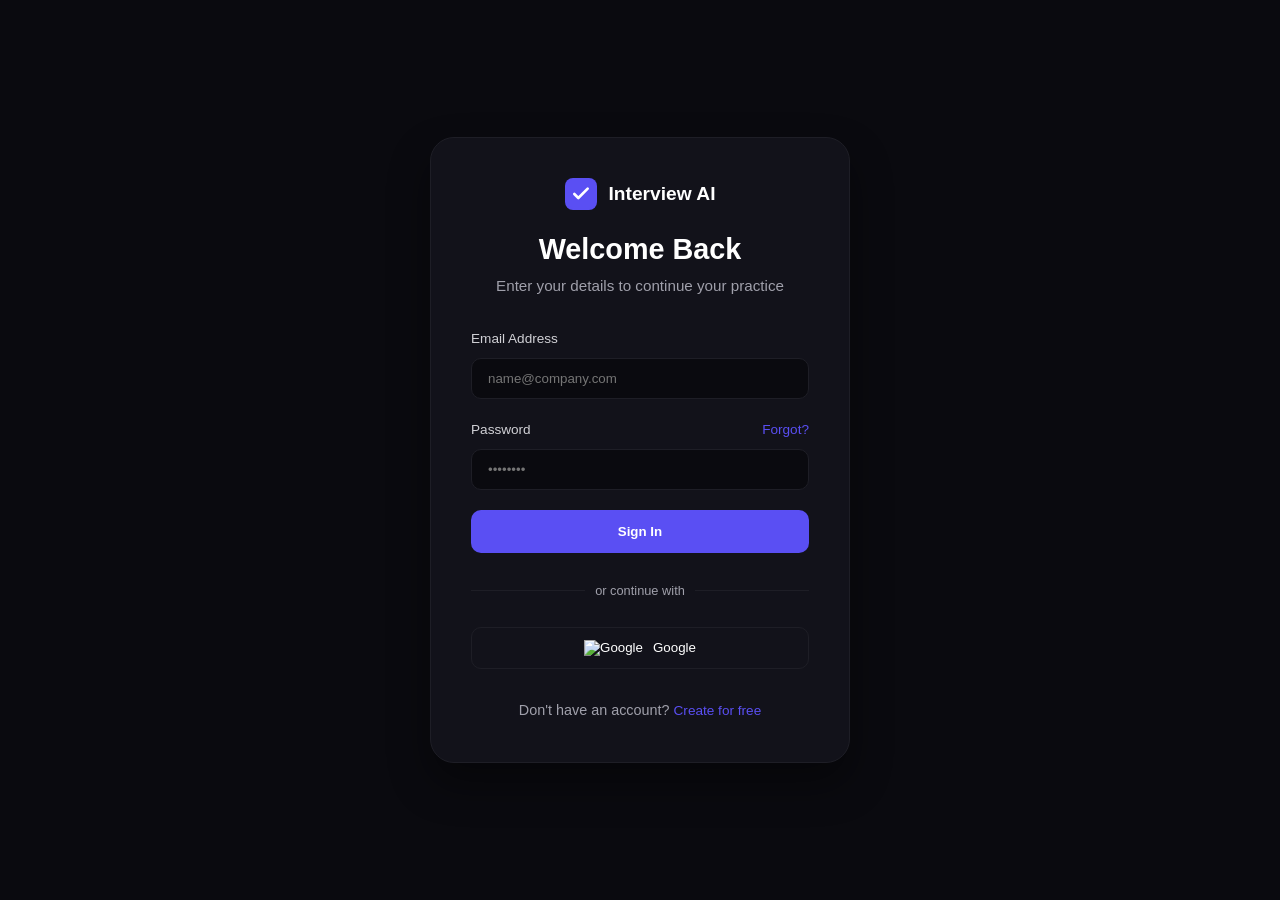
==== login.html @ ca7c6347 "Add files via upload" ====
<!doctype html>
<html lang="uk">
  <head>
    <meta charset="UTF-8" />
    <meta name="viewport" content="width=device-width, initial-scale=1.0" />
    <title>Login - Interview AI</title>
    <link rel="stylesheet" href="style.css" />
    <link rel="stylesheet" href="auth-style.css" />
  </head>
  <body>
    <div class="auth-container">
      <div class="auth-card">
        <div class="auth-header">
          <a href="index.html" class="auth-logo">
            <svg width="32" height="32" viewBox="0 0 24 24" fill="none">
              <rect width="24" height="24" rx="6" fill="#5a4ff3" />
              <path
                d="M7 12L10 15L17 8"
                stroke="white"
                stroke-width="2"
                stroke-linecap="round"
                stroke-linejoin="round"
              />
            </svg>
            <span>Interview AI</span>
          </a>
          <h1>Welcome Back</h1>
          <p>Enter your details to continue your practice</p>
        </div>

        <form class="auth-form">
          <div class="input-group">
            <label>Email Address</label>
            <input type="email" placeholder="name@company.com" required />
          </div>
          <div class="input-group">
            <div class="label-row">
              <label>Password</label>
              <a href="#" class="forgot-link">Forgot?</a>
            </div>
            <input type="password" placeholder="••••••••" required />
          </div>
          <button type="submit" class="btn-auth">Sign In</button>
        </form>

        <div class="auth-divider">
          <span>or continue with</span>
        </div>

        <button class="btn-google">
          <img
            src="https://www.gstatic.com/firebasejs/ui/2.0.0/images/action/google.svg"
            alt="Google"
          />
          Google
        </button>

        <p class="auth-footer">
          Don't have an account? <a href="signup.html">Create for free</a>
        </p>
      </div>
    </div>
  </body>
</html>
---- style.css ----
:root {
    --bg-dark: #0a0a0f;
    --card-dark: #12121a;
    --primary-purple: #5a4ff3;
    --text-white: #ffffff;
    --text-gray: #a0a0ab;
    --accent-blue: #4fd1f3;
}

* {
    margin: 0;
    padding: 0;
    box-sizing: border-box;
}

body {
    font-family: 'Inter', sans-serif;
    background-color: var(--bg-dark);
    color: var(--text-white);
    line-height: 1.6;
    overflow-x: hidden;
}

.navbar {
    display: flex;
    justify-content: space-between;
    align-items: center;
    padding: 2rem 5%;
}

.logo {
    display: flex;
    align-items: center;
    font-weight: 700;
    font-size: 1.2rem;
    gap: 10px;
}

.logo img {
    width: 32px;
    height: 32px;
    object-fit: contain;
    border-radius: 6px;
}

.ai-text {
    color: var(--primary-purple);
}

.nav-links {
    display: flex;
    list-style: none;
    gap: 25px;
    align-items: center;
}

.nav-links a {
    text-decoration: none;
    color: var(--text-gray);
    font-size: 14px;
    font-weight: 500;
    transition: color 0.3s ease;
}

.nav-links a:hover {
    color: var(--text-white);
}

.nav-auth {
    display: flex;
    align-items: center;
    gap: 25px;
}

.login-link {
    text-decoration: none;
    color: var(--text-gray);
    font-size: 0.9rem;
    transition: 0.3s;
}

.login-link:hover {
    color: #fff;
}

.btn-signup {
    background: var(--primary-purple);
    color: white;
    border: none;
    padding: 0.7rem 1.5rem;
    border-radius: 8px;
    font-weight: 600;
    cursor: pointer;
    transition: 0.3s;
}

.btn-signup:hover {
    opacity: 0.9;
}

.hero {
    display: flex;
    align-items: center;
    padding: 5rem 5%;
    gap: 4rem;
}

.hero-content {
    flex: 1;
}

h1 {
    font-size: 4.5rem;
    line-height: 1.1;
    font-weight: 800;
    margin-bottom: 1rem;
}

.subtitle {
    font-size: 2rem;
    color: var(--primary-purple);
    font-weight: 700;
    margin-bottom: 1.5rem;
}

.description {
    color: var(--text-gray);
    max-width: 450px;
    font-size: 1.1rem;
    margin-bottom: 2.5rem;
}

.hero-btns {
    display: flex;
    gap: 1.5rem;
}

.btn-primary {
    background: var(--primary-purple);
    color: white;
    padding: 1rem 2rem;
    border-radius: 10px;
    border: none;
    font-weight: 700;
    cursor: pointer;
    box-shadow: 0 10px 25px rgba(90, 79, 243, 0.3);
}

.btn-secondary {
    background: transparent;
    color: white;
    padding: 1rem 2rem;
    border: 1px solid #333;
    border-radius: 10px;
    display: flex;
    align-items: center;
    gap: 10px;
    cursor: pointer;
}

.hero-visual {
    flex: 1;
    position: relative;
}

.dashboard-card {
    background: linear-gradient(145deg, #1a1a25, #0f0f15);
    border: 1px solid #2a2a35;
    border-radius: 24px;
    padding: 2.5rem;
    width: 100%;
    max-width: 450px;
    box-shadow: 0 30px 60px rgba(0, 0, 0, 0.5);
}

.score-circle {
    width: 80px;
    height: 80px;
    border: 3px solid #2a2a35;
    border-top-color: var(--accent-blue);
    border-radius: 50%;
    display: flex;
    align-items: center;
    justify-content: center;
    margin-bottom: 2rem;
}

.score-num {
    font-size: 1.5rem;
    font-weight: 700;
}

.metric-item {
    margin-bottom: 1.5rem;
}

.metric-item label {
    display: block;
    font-size: 0.8rem;
    color: var(--text-gray);
    margin-bottom: 0.5rem;
}

.progress-bar {
    height: 6px;
    background: #2a2a35;
    border-radius: 10px;
}

.fill {
    height: 100%;
    background: var(--accent-blue);
    border-radius: 10px;
}

.fill.yellow {
    background: #f3c64f;
}

.fill.green {
    background: #4ff39d;
}

.stats {
    display: flex;
    justify-content: space-around;
    padding: 4rem 5%;
    border-top: 1px solid #1a1a25;
    margin-top: 2rem;
}

.stat-item h3 {
    font-size: 2rem;
    color: var(--primary-purple);
    margin-bottom: 0.3rem;
}

.stat-item p {
    color: var(--text-gray);
    font-size: 0.9rem;
}

@media (max-width: 992px) {
    .hero {
        flex-direction: column;
        text-align: center;
    }

    h1 {
        font-size: 3rem;
    }

    .hero-content {
        display: flex;
        flex-direction: column;
        align-items: center;
    }

    .nav-links {
        display: none;
    }
}
/* Загальні стилі для нових сторінок */
.dashboard-container {
    max-width: 1000px;
    margin: 40px auto;
    background: #12121a;
    border-radius: 24px;
    padding: 32px;
    border: 1px solid #1e1e26;
}

.back-btn {
    color: #5a4ff3;
    text-decoration: none;
    font-size: 0.9rem;
    display: block;
    margin-bottom: 15px;
}

.skills-content {
    display: grid;
    grid-template-columns: 1fr 1fr;
    gap: 40px;
    align-items: center;
}

.chart-container {
    padding: 20px;
}

.skill-row {
    margin-bottom: 20px;
}

.skill-info {
    display: flex;
    justify-content: space-between;
    font-size: 0.9rem;
    margin-bottom: 8px;
}

.progress-bg {
    height: 6px;
    background: #1e1e26;
    border-radius: 10px;
}

.progress-fill {
    height: 100%;
    border-radius: 10px;
}

.green {
    background: #4ff39d;
}

.yellow {
    background: #f3c64f;
}

.purple {
    background: #5a4ff3;
}

.red {
    background: #f34f4f;
}


.recom-grid {
    display: grid;
    grid-template-columns: 2fr 1fr;
    gap: 20px;
}

.recom-card {
    background: #16161e;
    padding: 20px;
    border-radius: 16px;
    display: flex;
    align-items: center;
    gap: 20px;
    margin-bottom: 15px;
    border: 1px solid #1e1e26;
}

.recom-icon {
    font-size: 1.5rem;
}

.tag {
    font-size: 0.7rem;
    padding: 2px 8px;
    border-radius: 4px;
    margin-left: 10px;
}

.tag.red {
    background: rgba(243, 79, 79, 0.1);
    color: #f34f4f;
}

.tag.yellow {
    background: rgba(243, 198, 79, 0.1);
    color: #f3c64f;
}

.pro-tip-card {
    background: linear-gradient(145deg, #1a1a25, #0a0a0f);
    padding: 30px;
    border-radius: 20px;
    text-align: center;
    border: 1px solid #5a4ff333;
}

.star-icon {
    color: #5a4ff3;
    font-size: 2rem;
    margin-bottom: 15px;
}

.sparkline {
    width: 100%;
    height: 60px;
    margin-top: 20px;
}

.video-modal {
    display: none;
    position: fixed;
    top: 0;
    left: 0;
    width: 100%;
    height: 100%;
    background: rgba(0, 0, 0, 0.9);
    z-index: 3000;
    justify-content: center;
    align-items: center;
}

.video-modal.active {
    display: flex;
}

.modal-content {
    position: relative;
    width: 90%;
    max-width: 1000px;
}

#demoVideo {
    width: 100%;
    border-radius: 12px;
    display: block;
}

.close-modal {
    position: absolute;
    top: -45px;
    right: 0;
    background: none;
    border: none;
    color: white;
    font-size: 40px;
    cursor: pointer;
    line-height: 1;
}
.navbar {
    display: flex;
    justify-content: space-between;
    align-items: center;
    padding: 15px 40px;
    background: #0a0a0f;
    border-bottom: 1px solid #1e1e26;
    position: sticky;
    top: 0;
    z-index: 1000;
}

.nav-right {
    display: flex;
    align-items: center;
}

.nav-container {
    display: flex;
    align-items: center;
    gap: 40px;
}

.nav-links {
    display: flex;
    gap: 25px;
    list-style: none;
}

.nav-auth {
    display: flex;
    align-items: center;
    gap: 15px;
}

/* Бургер прихований на десктопі */
.burger {
    display: none;
    flex-direction: column;
    gap: 6px;
    cursor: pointer;
    margin-left: 20px;
}

.burger span {
    width: 28px;
    height: 2px;
    background: white;
    transition: 0.3s;
}

/* Мобільна версія */
@media (max-width: 992px) {
    .burger {
        display: flex;
    }

    .nav-container {
        position: fixed;
        top: 0;
        right: -100%;
        width: 100%;
        height: 100vh;
        background: #0a0a0f;
        flex-direction: column;
        justify-content: center;
        gap: 50px;
        transition: 0.4s ease;
    }

    .nav-container.active {
        right: 0;
    }

    .nav-links {
        flex-direction: column;
        align-items: center;
        gap: 30px;
    }

    .nav-auth {
        flex-direction: column;
        width: 100%;
        padding: 0 40px;
    }

    .btn-signup,
    .login-link {
        width: 100%;
        text-align: center;
    }
}
---- auth-style.css ----
.auth-container {
    min-height: 100vh;
    display: flex;
    justify-content: center;
    align-items: center;
    background: #0a0a0f;
    padding: 20px;
}

.auth-card {
    background: #12121a;
    width: 100%;
    max-width: 420px;
    padding: 40px;
    border-radius: 24px;
    border: 1px solid #1e1e26;
    box-shadow: 0 20px 40px rgba(0, 0, 0, 0.4);
}

.auth-header {
    text-align: center;
    margin-bottom: 30px;
}

.auth-logo {
    display: flex;
    align-items: center;
    justify-content: center;
    gap: 12px;
    text-decoration: none;
    color: white;
    font-weight: 700;
    font-size: 1.2rem;
    margin-bottom: 24px;
}

.auth-header h1 {
    font-size: 1.8rem;
    margin-bottom: 8px;
}

.auth-header p {
    color: #a0a0ab;
    font-size: 0.95rem;
}

.auth-form {
    display: flex;
    flex-direction: column;
    gap: 20px;
}

.input-group {
    display: flex;
    flex-direction: column;
    gap: 8px;
}

.label-row {
    display: flex;
    justify-content: space-between;
    align-items: center;
}

.input-group label {
    font-size: 0.85rem;
    font-weight: 500;
    color: #d1d1d6;
}

.input-group input {
    background: #0a0a0f;
    border: 1px solid #1e1e26;
    padding: 12px 16px;
    border-radius: 10px;
    color: white;
    transition: 0.2s;
}

.input-group input:focus {
    border-color: #5a4ff3;
    outline: none;
    box-shadow: 0 0 0 4px rgba(90, 79, 243, 0.1);
}

.forgot-link,
.auth-footer a {
    color: #5a4ff3;
    text-decoration: none;
    font-size: 0.85rem;
}

.btn-auth {
    background: #5a4ff3;
    color: white;
    border: none;
    padding: 14px;
    border-radius: 10px;
    font-weight: 600;
    cursor: pointer;
    transition: 0.2s;
}

.btn-auth:hover {
    background: #4a3ee2;
}

.auth-divider {
    text-align: center;
    margin: 24px 0;
    position: relative;
}

.auth-divider::before {
    content: "";
    position: absolute;
    top: 50%;
    left: 0;
    width: 100%;
    height: 1px;
    background: #1e1e26;
}

.auth-divider span {
    background: #12121a;
    padding: 0 10px;
    position: relative;
    color: #a0a0ab;
    font-size: 0.8rem;
}

.btn-google {
    width: 100%;
    background: transparent;
    border: 1px solid #1e1e26;
    color: white;
    padding: 12px;
    border-radius: 10px;
    display: flex;
    justify-content: center;
    align-items: center;
    gap: 10px;
    cursor: pointer;
    font-weight: 500;
    transition: 0.2s;
}

.btn-google:hover {
    background: #1e1e26;
}

.auth-footer {
    text-align: center;
    margin-top: 30px;
    color: #a0a0ab;
    font-size: 0.9rem;
}

/* Мобільна версія */
@media (max-width: 480px) {
    .auth-card {
        padding: 30px 20px;
        border: none;
        background: transparent;
        box-shadow: none;
    }

    .auth-header h1 {
        font-size: 1.5rem;
    }
}
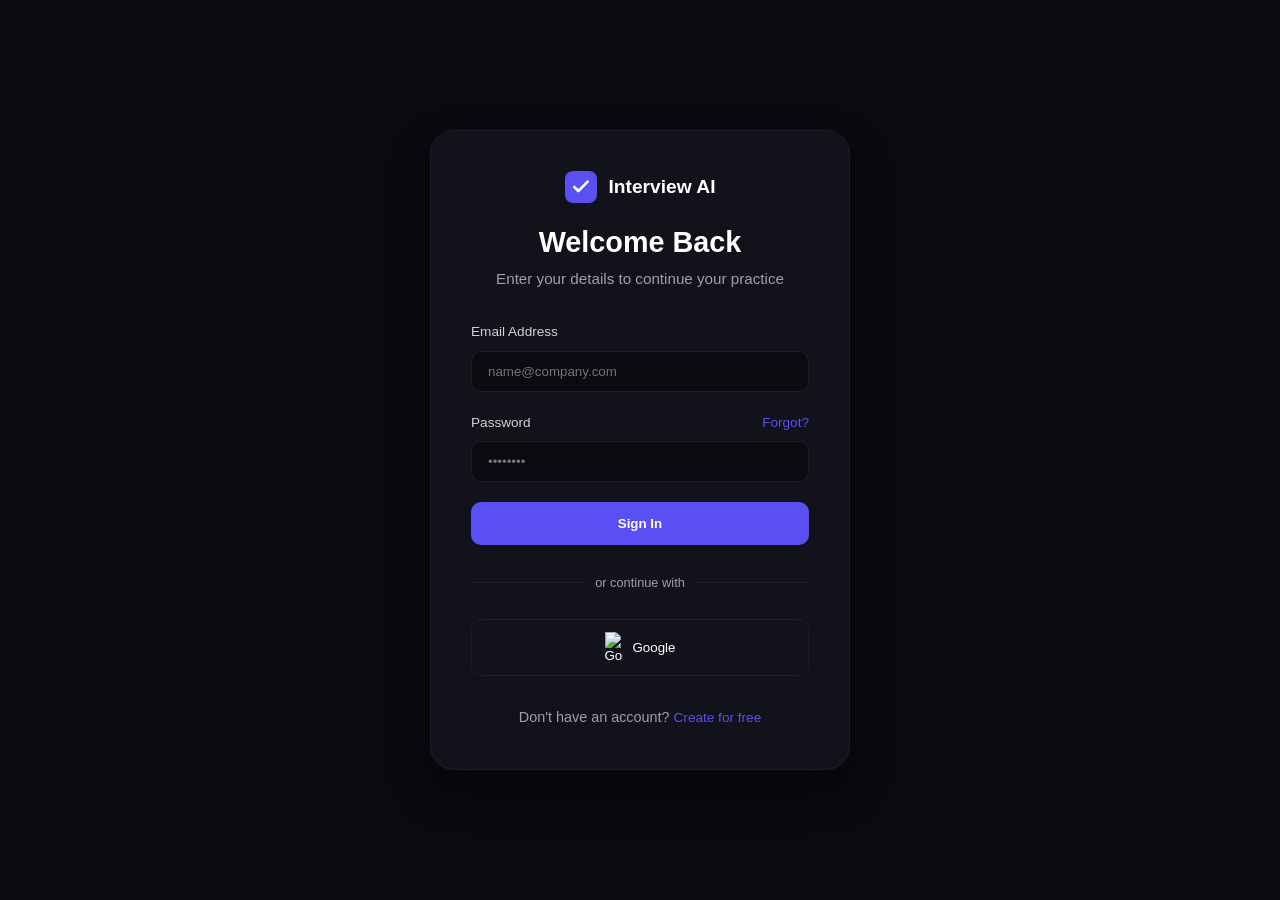
==== commit 56c57703: "Update login.html" ====
--- a/login.html
+++ b/login.html
@@ -47,13 +47,10 @@
           <span>or continue with</span>
         </div>
 
-        <button class="btn-google">
-          <img
-            src="https://www.gstatic.com/firebasejs/ui/2.0.0/images/action/google.svg"
-            alt="Google"
-          />
-          Google
-        </button>
+    <button class="btn-google">
+    <img src="https://www.svgrepo.com/show/355037/google.svg" alt="Google" width="18">
+    Google
+</button>
 
         <p class="auth-footer">
           Don't have an account? <a href="signup.html">Create for free</a>
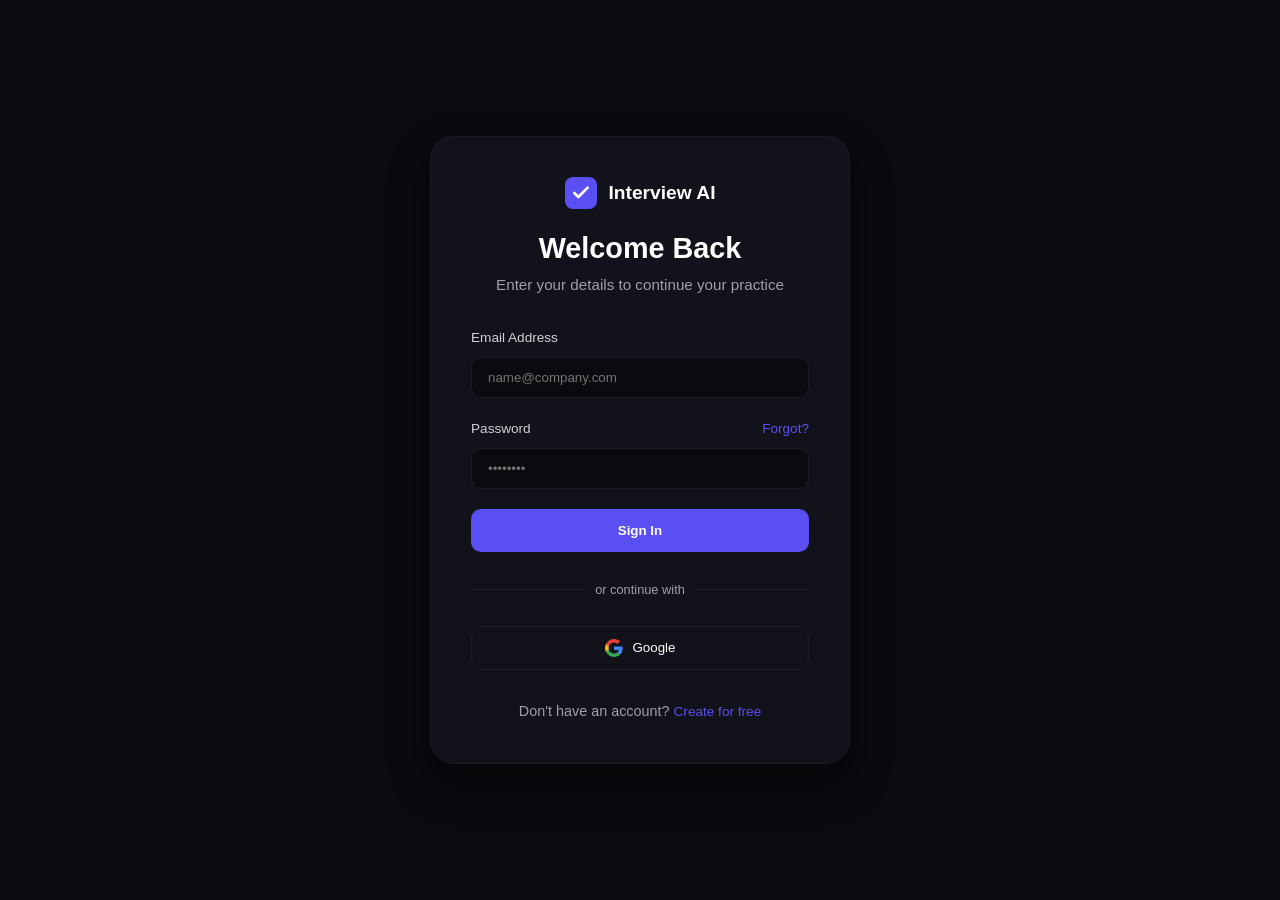
==== commit 17eab784: "Update login.html" ====
--- a/login.html
+++ b/login.html
@@ -47,11 +47,16 @@
           <span>or continue with</span>
         </div>
 
-    <button class="btn-google">
-    <img src="https://www.svgrepo.com/show/355037/google.svg" alt="Google" width="18">
+  <button class="btn-google">
+    <svg width="18" height="18" viewBox="0 0 48 48">
+        <path fill="#EA4335" d="M24 9.5c3.54 0 6.71 1.22 9.21 3.6l6.85-6.85C35.9 2.38 30.47 0 24 0 14.62 0 6.51 5.38 2.56 13.22l7.98 6.19C12.43 13.72 17.74 9.5 24 9.5z"/>
+        <path fill="#4285F4" d="M46.98 24.55c0-1.57-.15-3.09-.38-4.55H24v9.02h12.94c-.58 2.96-2.26 5.48-4.78 7.18l7.73 6c4.51-4.18 7.09-10.36 7.09-17.65z"/>
+        <path fill="#FBBC05" d="M10.53 28.59c-.48-1.45-.76-2.99-.76-4.59s.27-3.14.76-4.59l-7.98-6.19C.92 16.46 0 20.12 0 24s.92 7.54 2.56 10.78l7.97-6.19z"/>
+        <path fill="#34A853" d="M24 48c6.48 0 11.93-2.13 15.89-5.81l-7.73-6c-2.15 1.45-4.92 2.3-8.16 2.3-6.26 0-11.57-4.22-13.47-9.91l-7.98 6.19C6.51 42.62 14.62 48 24 48z"/>
+        <path fill="none" d="M0 0h48v48H0z"/>
+    </svg>
     Google
 </button>
-
         <p class="auth-footer">
           Don't have an account? <a href="signup.html">Create for free</a>
         </p>
